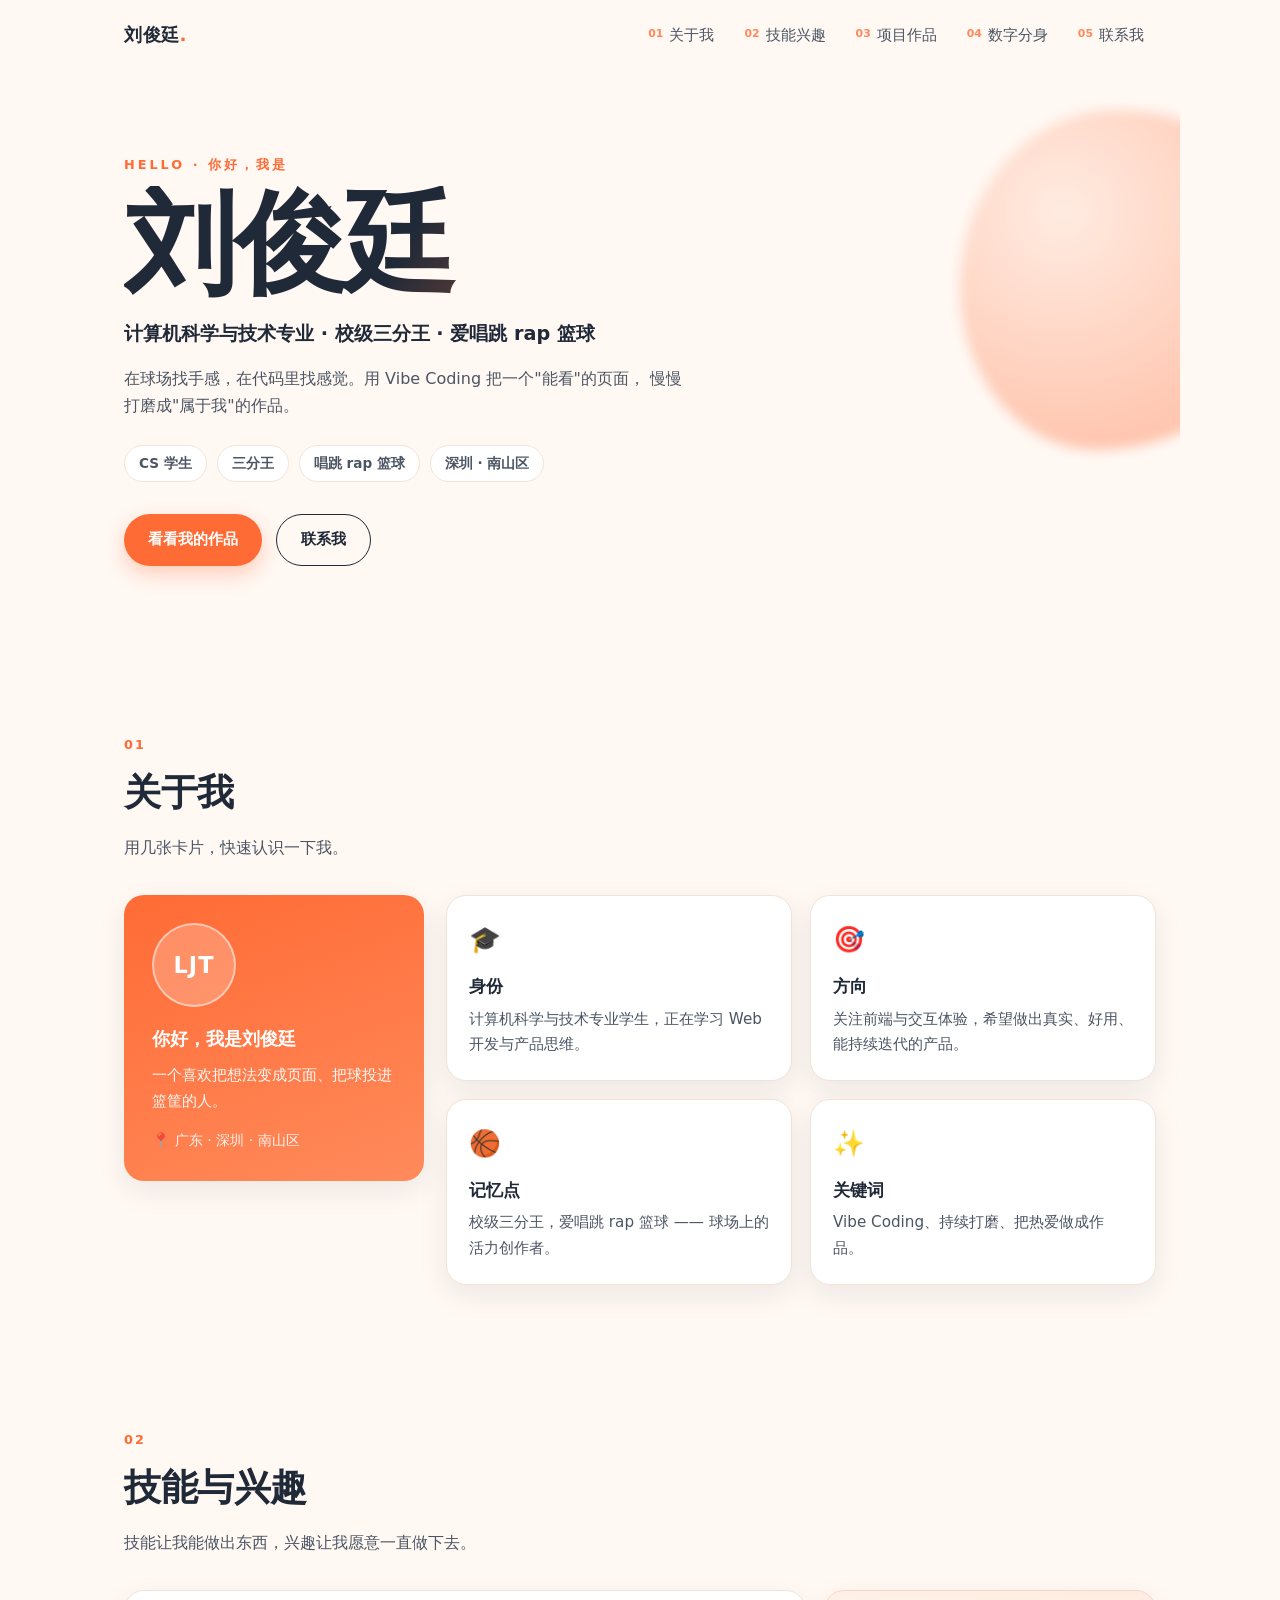
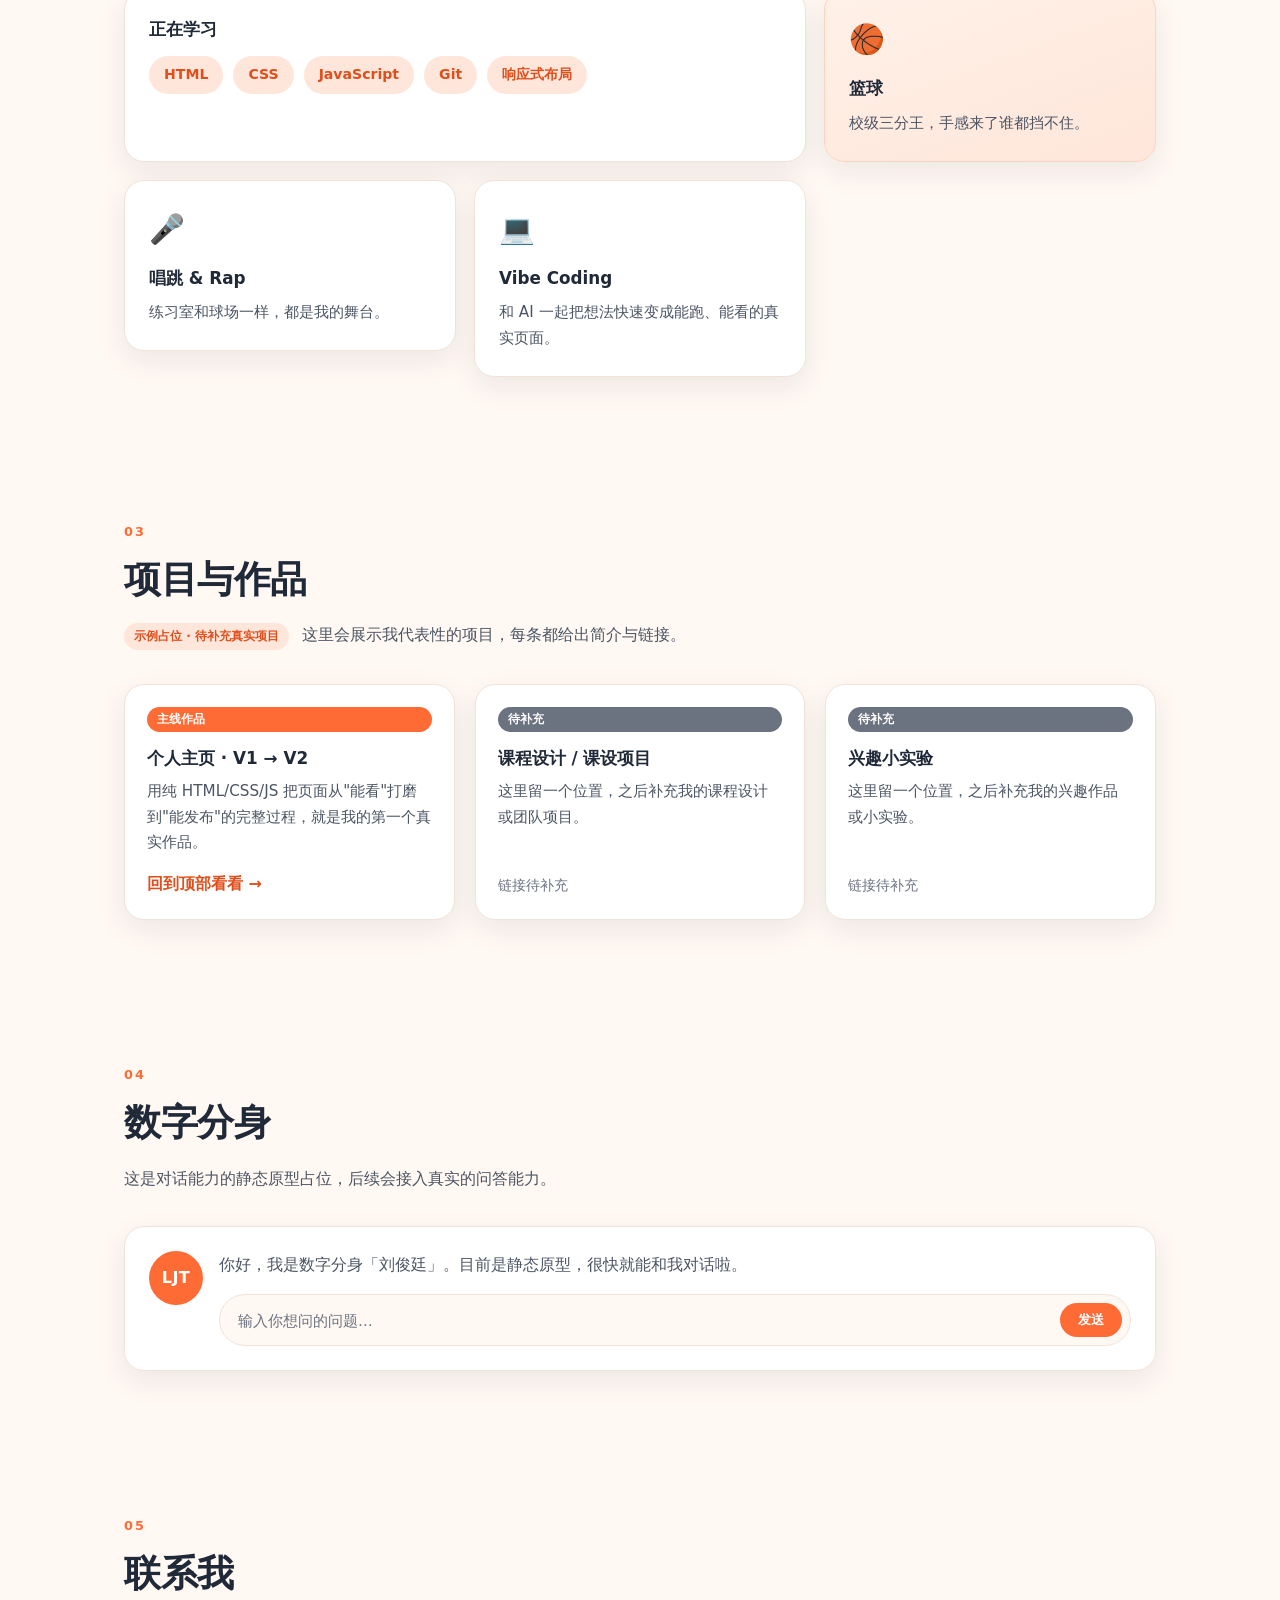
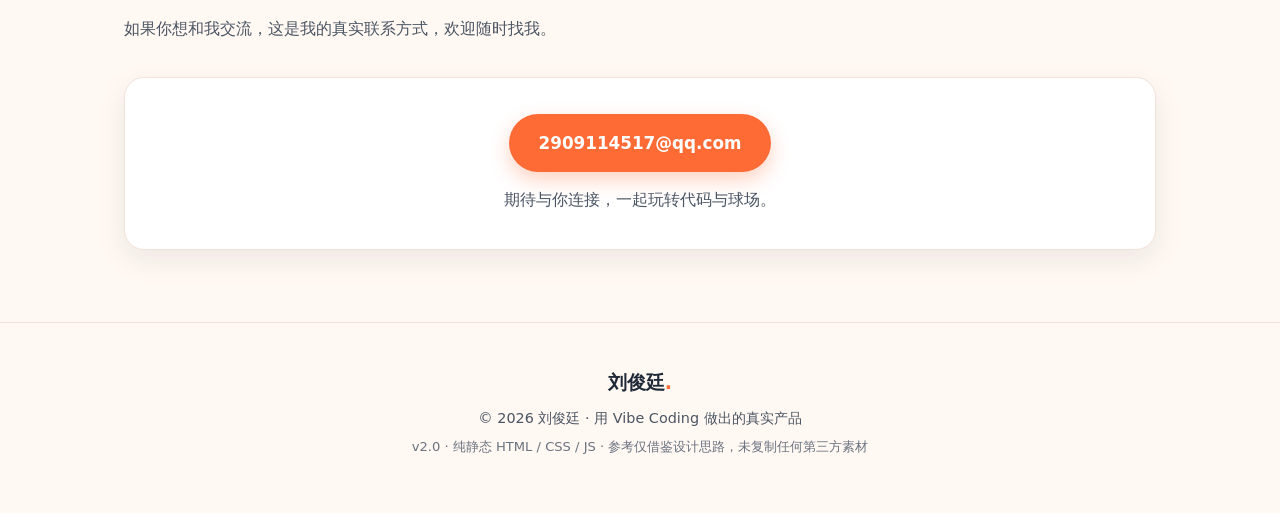
==== outputs/personal-homepage-v2/index.html @ 40628116 "feat: 个人主页 V2（活力个人风）与制作记录 - 新增 outputs/personal-homepage-v2/：分区导航、Bento 网格、卡片化、活力橙配色、滚动淡入、移动端汉堡菜单、re" ====
<!DOCTYPE html>
<html lang="zh-CN">
<head>
  <meta charset="UTF-8" />
  <meta name="viewport" content="width=device-width, initial-scale=1.0" />
  <meta name="description" content="刘俊廷的个人主页 —— 计算机科学与技术专业，校级三分王，爱唱跳rap篮球。" />
  <meta name="author" content="刘俊廷" />
  <title>刘俊廷 · 个人主页 v2</title>
  <!-- V2 说明：不引用任何外部字体/图标/CDN，全部使用系统字体与自绘元素，零版权风险 -->
  <link rel="stylesheet" href="css/style.css" />
</head>
<body id="top">
  <!-- ===== Header 顶部粘性导航（分区式） ===== -->
  <header class="site-header" id="siteHeader">
    <nav class="nav" aria-label="主导航">
      <a class="nav__brand" href="#top">刘俊廷<span class="nav__brand-dot">.</span></a>
      <button class="nav__toggle" id="navToggle" aria-controls="navMenu" aria-expanded="false" aria-label="展开菜单">
        <span></span><span></span><span></span>
      </button>
      <ul class="nav__menu" id="navMenu">
        <li><a href="#about"><b>01</b>关于我</a></li>
        <li><a href="#skills"><b>02</b>技能兴趣</a></li>
        <li><a href="#projects"><b>03</b>项目作品</a></li>
        <li><a href="#dialogue"><b>04</b>数字分身</a></li>
        <li><a href="#contact"><b>05</b>联系我</a></li>
      </ul>
    </nav>
  </header>

  <main>
    <!-- ===== Hero 首屏 ===== -->
    <section class="hero">
      <div class="hero__inner">
        <p class="hero__eyebrow reveal">HELLO · 你好，我是</p>
        <h1 class="hero__name reveal">刘俊廷</h1>
        <p class="hero__tagline reveal">计算机科学与技术专业 · 校级三分王 · 爱唱跳 rap 篮球</p>
        <p class="hero__intro reveal">
          在球场找手感，在代码里找感觉。用 Vibe Coding 把一个"能看"的页面，
          慢慢打磨成"属于我"的作品。
        </p>
        <div class="hero__badges reveal">
          <span class="badge">CS 学生</span>
          <span class="badge">三分王</span>
          <span class="badge">唱跳 rap 篮球</span>
          <span class="badge">深圳 · 南山区</span>
        </div>
        <div class="hero__actions reveal">
          <a class="btn btn--primary" href="#projects">看看我的作品</a>
          <a class="btn btn--ghost" href="#contact">联系我</a>
        </div>
      </div>
      <div class="hero__blob" aria-hidden="true"></div>
    </section>

    <!-- ===== 01 关于我 ===== -->
    <section id="about" class="section">
      <header class="section__header reveal">
        <p class="section__index">01</p>
        <h2 class="section__title">关于我</h2>
        <p class="section__lead">用几张卡片，快速认识一下我。</p>
      </header>

      <div class="about">
        <article class="profile reveal">
          <div class="profile__avatar" aria-label="字母头像占位">LJT</div>
          <p class="profile__hello">你好，我是刘俊廷</p>
          <p class="profile__note">一个喜欢把想法变成页面、把球投进篮筐的人。</p>
          <p class="profile__meta">📍 广东 · 深圳 · 南山区</p>
        </article>

        <div class="about__grid">
          <article class="card reveal">
            <div class="card__icon" aria-hidden="true">🎓</div>
            <h3 class="card__title">身份</h3>
            <p class="card__body">计算机科学与技术专业学生，正在学习 Web 开发与产品思维。</p>
          </article>
          <article class="card reveal">
            <div class="card__icon" aria-hidden="true">🎯</div>
            <h3 class="card__title">方向</h3>
            <p class="card__body">关注前端与交互体验，希望做出真实、好用、能持续迭代的产品。</p>
          </article>
          <article class="card reveal">
            <div class="card__icon" aria-hidden="true">🏀</div>
            <h3 class="card__title">记忆点</h3>
            <p class="card__body">校级三分王，爱唱跳 rap 篮球 —— 球场上的活力创作者。</p>
          </article>
          <article class="card reveal">
            <div class="card__icon" aria-hidden="true">✨</div>
            <h3 class="card__title">关键词</h3>
            <p class="card__body">Vibe Coding、持续打磨、把热爱做成作品。</p>
          </article>
        </div>
      </div>
    </section>

    <!-- ===== 02 技能与兴趣（Bento 便当网格） ===== -->
    <section id="skills" class="section">
      <header class="section__header reveal">
        <p class="section__index">02</p>
        <h2 class="section__title">技能与兴趣</h2>
        <p class="section__lead">技能让我能做出东西，兴趣让我愿意一直做下去。</p>
      </header>

      <div class="bento">
        <article class="bento__item bento__item--wide reveal">
          <h3 class="bento__title">正在学习</h3>
          <div class="chips">
            <span class="chip">HTML</span>
            <span class="chip">CSS</span>
            <span class="chip">JavaScript</span>
            <span class="chip">Git</span>
            <span class="chip">响应式布局</span>
          </div>
        </article>
        <article class="bento__item bento__item--accent reveal">
          <div class="bento__emoji" aria-hidden="true">🏀</div>
          <h3 class="bento__title">篮球</h3>
          <p class="bento__text">校级三分王，手感来了谁都挡不住。</p>
        </article>
        <article class="bento__item reveal">
          <div class="bento__emoji" aria-hidden="true">🎤</div>
          <h3 class="bento__title">唱跳 &amp; Rap</h3>
          <p class="bento__text">练习室和球场一样，都是我的舞台。</p>
        </article>
        <article class="bento__item bento__item--tall reveal">
          <div class="bento__emoji" aria-hidden="true">💻</div>
          <h3 class="bento__title">Vibe Coding</h3>
          <p class="bento__text">和 AI 一起把想法快速变成能跑、能看的真实页面。</p>
        </article>
      </div>
    </section>

    <!-- ===== 03 项目与作品 ===== -->
    <section id="projects" class="section">
      <header class="section__header reveal">
        <p class="section__index">03</p>
        <h2 class="section__title">项目与作品</h2>
        <p class="section__lead">
          <span class="tag-note">示例占位 · 待补充真实项目</span>
          这里会展示我代表性的项目，每条都给出简介与链接。
        </p>
      </header>

      <div class="cards">
        <article class="card card--project reveal">
          <span class="card__badge">主线作品</span>
          <h3 class="card__title">个人主页 · V1 → V2</h3>
          <p class="card__body">用纯 HTML/CSS/JS 把页面从"能看"打磨到"能发布"的完整过程，就是我的第一个真实作品。</p>
          <a class="link" href="#top">回到顶部看看 →</a>
        </article>
        <article class="card card--project reveal">
          <span class="card__badge card__badge--muted">待补充</span>
          <h3 class="card__title">课程设计 / 课设项目</h3>
          <p class="card__body">这里留一个位置，之后补充我的课程设计或团队项目。</p>
          <span class="card__muted">链接待补充</span>
        </article>
        <article class="card card--project reveal">
          <span class="card__badge card__badge--muted">待补充</span>
          <h3 class="card__title">兴趣小实验</h3>
          <p class="card__body">这里留一个位置，之后补充我的兴趣作品或小实验。</p>
          <span class="card__muted">链接待补充</span>
        </article>
      </div>
    </section>

    <!-- ===== 04 数字分身 · 对话入口原型 ===== -->
    <section id="dialogue" class="section">
      <header class="section__header reveal">
        <p class="section__index">04</p>
        <h2 class="section__title">数字分身</h2>
        <p class="section__lead">这是对话能力的静态原型占位，后续会接入真实的问答能力。</p>
      </header>

      <div class="dialogue reveal">
        <div class="dialogue__avatar">LJT</div>
        <div class="dialogue__body">
          <p class="dialogue__hint">你好，我是数字分身「刘俊廷」。目前是静态原型，很快就能和我对话啦。</p>
          <div class="dialogue__input">
            <span class="dialogue__placeholder">输入你想问的问题…</span>
            <button class="dialogue__send" id="dialogueSend" type="button">发送</button>
          </div>
        </div>
      </div>
    </section>

    <!-- ===== 05 联系我 ===== -->
    <section id="contact" class="section">
      <header class="section__header reveal">
        <p class="section__index">05</p>
        <h2 class="section__title">联系我</h2>
        <p class="section__lead">如果你想和我交流，这是我的真实联系方式，欢迎随时找我。</p>
      </header>

      <div class="contact reveal">
        <a class="btn btn--primary btn--lg" href="mailto:2909114517@qq.com?subject=你好，刘俊廷">
          2909114517@qq.com
        </a>
        <p class="contact__note">期待与你连接，一起玩转代码与球场。</p>
      </div>
    </section>
  </main>

  <!-- ===== Footer 页脚 ===== -->
  <footer class="site-footer">
    <p class="site-footer__brand">刘俊廷<span>.</span></p>
    <p>© 2026 刘俊廷 · 用 Vibe Coding 做出的真实产品</p>
    <p class="site-footer__meta">
      v2.0 · 纯静态 HTML / CSS / JS · 参考仅借鉴设计思路，未复制任何第三方素材
    </p>
  </footer>

  <script src="js/main.js"></script>
</body>
</html>
---- outputs/personal-homepage-v2/css/style.css ----
/* =========================================================
   刘俊廷 · 个人主页 V2 —— 样式表
   风格：活力个人风（Maggie Appleton 式卡片化 + 活力橙）
   约束：纯 CSS，无外部字体/图标，使用系统字体栈（零版权风险）
   ========================================================= */

/* ---------- 设计变量 ---------- */
:root {
  --orange: #FF6B35;
  --orange-dark: #E24E1B;
  --orange-soft: #FFE6DA;
  --ink: #1F2937;
  --ink-soft: #4B5563;
  --muted: #6B7280;
  --cream: #FFF8F3;
  --white: #FFFFFF;
  --line: #F1E3D9;

  --radius: 20px;
  --radius-sm: 12px;
  --radius-pill: 999px;

  --shadow: 0 10px 30px rgba(31, 41, 55, .08);
  --shadow-hover: 0 18px 40px rgba(255, 107, 53, .18);

  --maxw: 1080px;
  --font: system-ui, -apple-system, "Segoe UI", "PingFang SC",
          "Microsoft YaHei", "Hiragino Sans GB", sans-serif;
}

/* ---------- 基础重置 ---------- */
* { box-sizing: border-box; margin: 0; padding: 0; }

html { scroll-behavior: smooth; }

body {
  font-family: var(--font);
  color: var(--ink);
  background: var(--cream);
  line-height: 1.7;
  -webkit-font-smoothing: antialiased;
  overflow-x: hidden;
}

img { max-width: 100%; display: block; }
a { color: inherit; text-decoration: none; }
ul { list-style: none; }

/* 容器 */
.section {
  max-width: var(--maxw);
  margin: 0 auto;
  padding: 72px 24px;
}

/* ---------- 顶部粘性导航 ---------- */
.site-header {
  position: sticky;
  top: 0;
  z-index: 50;
  background: rgba(255, 248, 243, .82);
  backdrop-filter: blur(12px);
  -webkit-backdrop-filter: blur(12px);
  border-bottom: 1px solid transparent;
  transition: box-shadow .3s ease, border-color .3s ease;
}
.site-header.is-scrolled {
  box-shadow: 0 6px 24px rgba(31, 41, 55, .06);
  border-bottom-color: var(--line);
}

.nav {
  max-width: var(--maxw);
  margin: 0 auto;
  padding: 14px 24px;
  display: flex;
  align-items: center;
  gap: 16px;
}

.nav__brand {
  font-weight: 800;
  font-size: 1.15rem;
  letter-spacing: .5px;
}
.nav__brand-dot { color: var(--orange); }

.nav__menu {
  margin-left: auto;
  display: flex;
  gap: 6px;
}
.nav__menu a {
  display: inline-flex;
  align-items: center;
  gap: 6px;
  padding: 8px 12px;
  border-radius: var(--radius-pill);
  font-size: .92rem;
  color: var(--ink-soft);
  transition: background .2s ease, color .2s ease;
}
.nav__menu a b {
  font-size: .68rem;
  font-weight: 700;
  color: var(--orange);
  opacity: .8;
}
.nav__menu a:hover {
  background: var(--orange-soft);
  color: var(--orange-dark);
}

/* 汉堡按钮（移动端） */
.nav__toggle {
  display: none;
  margin-left: auto;
  width: 42px;
  height: 42px;
  border: 1px solid var(--line);
  border-radius: var(--radius-sm);
  background: var(--white);
  cursor: pointer;
  flex-direction: column;
  justify-content: center;
  align-items: center;
  gap: 6px;
}
.nav__toggle span {
  display: block;
  width: 20px;
  height: 2px;
  background: var(--ink);
  border-radius: 2px;
  transition: transform .25s ease, opacity .25s ease;
}
.nav__toggle[aria-expanded="true"] span:nth-child(1) { transform: translateY(8px) rotate(45deg); }
.nav__toggle[aria-expanded="true"] span:nth-child(2) { opacity: 0; }
.nav__toggle[aria-expanded="true"] span:nth-child(3) { transform: translateY(-8px) rotate(-45deg); }

/* ---------- Hero ---------- */
.hero {
  position: relative;
  max-width: var(--maxw);
  margin: 0 auto;
  padding: 84px 24px 96px;
  overflow: hidden;
}
.hero__inner { position: relative; z-index: 2; max-width: 720px; }

.hero__eyebrow {
  font-size: .8rem;
  letter-spacing: 3px;
  font-weight: 700;
  color: var(--orange);
  text-transform: uppercase;
  margin-bottom: 10px;
}
.hero__name {
  font-size: clamp(3.2rem, 12vw, 7rem);
  line-height: 1.02;
  font-weight: 800;
  letter-spacing: -2px;
  background: linear-gradient(120deg, var(--ink) 40%, var(--orange) 90%);
  -webkit-background-clip: text;
  background-clip: text;
  -webkit-text-fill-color: transparent;
}
.hero__tagline {
  margin-top: 18px;
  font-size: clamp(1rem, 2.4vw, 1.2rem);
  font-weight: 600;
  color: var(--ink);
}
.hero__intro {
  margin-top: 14px;
  max-width: 560px;
  color: var(--ink-soft);
}
.hero__badges {
  margin-top: 26px;
  display: flex;
  flex-wrap: wrap;
  gap: 10px;
}
.hero__actions {
  margin-top: 32px;
  display: flex;
  flex-wrap: wrap;
  gap: 14px;
}

/* 装饰色块 */
.hero__blob {
  position: absolute;
  z-index: 1;
  right: -120px;
  top: 40px;
  width: 340px;
  height: 340px;
  border-radius: 46% 54% 60% 40% / 52% 44% 56% 48%;
  background: radial-gradient(circle at 30% 30%, #FFD5C0, var(--orange) 70%);
  opacity: .35;
  filter: blur(6px);
  animation: float 12s ease-in-out infinite;
}
@keyframes float {
  0%, 100% { transform: translateY(0) rotate(0deg); }
  50%      { transform: translateY(-18px) rotate(8deg); }
}

/* ---------- 区块标题 ---------- */
.section__header { margin-bottom: 34px; max-width: 640px; }
.section__index {
  font-size: .8rem;
  font-weight: 800;
  letter-spacing: 2px;
  color: var(--orange);
  margin-bottom: 6px;
}
.section__title {
  font-size: clamp(1.7rem, 4vw, 2.3rem);
  font-weight: 800;
  letter-spacing: -.5px;
}
.section__lead { margin-top: 10px; color: var(--ink-soft); }

/* ---------- 通用卡片 ---------- */
.card {
  background: var(--white);
  border: 1px solid var(--line);
  border-radius: var(--radius);
  padding: 22px;
  box-shadow: var(--shadow);
  transition: transform .25s ease, box-shadow .25s ease, border-color .25s ease;
}
.card:hover {
  transform: translateY(-4px);
  box-shadow: var(--shadow-hover);
  border-color: var(--orange-soft);
}
.card__icon {
  font-size: 1.6rem;
  margin-bottom: 10px;
}
.card__title {
  font-size: 1.05rem;
  font-weight: 700;
  margin-bottom: 6px;
}
.card__body { color: var(--ink-soft); font-size: .95rem; }
.card__badge {
  display: inline-block;
  font-size: .72rem;
  font-weight: 700;
  color: var(--white);
  background: var(--orange);
  padding: 3px 10px;
  border-radius: var(--radius-pill);
  margin-bottom: 12px;
}
.card__badge--muted { background: var(--muted); }
.card__muted { display: inline-block; margin-top: 10px; color: var(--muted); font-size: .85rem; }

/* ---------- 01 关于我 ---------- */
.about {
  display: grid;
  grid-template-columns: 300px 1fr;
  gap: 22px;
  align-items: start;
}
.profile {
  background: linear-gradient(160deg, var(--orange) 0%, #FF8A5B 100%);
  color: var(--white);
  border-radius: var(--radius);
  padding: 28px;
  box-shadow: var(--shadow);
  position: sticky;
  top: 92px;
}
.profile__avatar {
  width: 84px;
  height: 84px;
  border-radius: 50%;
  background: rgba(255, 255, 255, .22);
  border: 2px solid rgba(255, 255, 255, .5);
  display: grid;
  place-items: center;
  font-weight: 800;
  font-size: 1.4rem;
  letter-spacing: 1px;
  margin-bottom: 16px;
}
.profile__hello { font-weight: 700; font-size: 1.15rem; }
.profile__note { margin-top: 8px; opacity: .95; font-size: .95rem; }
.profile__meta { margin-top: 14px; font-size: .9rem; opacity: .9; }

.about__grid {
  display: grid;
  grid-template-columns: repeat(2, 1fr);
  gap: 18px;
}

/* ---------- 02 Bento ---------- */
.bento {
  display: grid;
  grid-template-columns: repeat(3, 1fr);
  gap: 18px;
}
.bento__item {
  background: var(--white);
  border: 1px solid var(--line);
  border-radius: var(--radius);
  padding: 24px;
  box-shadow: var(--shadow);
  transition: transform .25s ease, box-shadow .25s ease, border-color .25s ease;
}
.bento__item:hover {
  transform: translateY(-4px);
  box-shadow: var(--shadow-hover);
  border-color: var(--orange-soft);
}
.bento__item--wide { grid-column: span 2; }
.bento__item--tall { grid-row: span 2; }
.bento__emoji { font-size: 1.8rem; margin-bottom: 10px; }
.bento__title { font-size: 1.05rem; font-weight: 700; margin-bottom: 8px; }
.bento__text { color: var(--ink-soft); font-size: .95rem; }

.bento__item--accent {
  background: linear-gradient(160deg, #FFF1E8 0%, var(--orange-soft) 100%);
  border-color: #FFD3BE;
}

/* ---------- 03 项目卡片 ---------- */
.cards {
  display: grid;
  grid-template-columns: repeat(auto-fit, minmax(260px, 1fr));
  gap: 20px;
}
.card--project { display: flex; flex-direction: column; }
.card--project .card__body { flex: 1; }
.link {
  display: inline-block;
  margin-top: 14px;
  font-weight: 700;
  color: var(--orange-dark);
}
.link:hover { color: var(--orange); }

/* ---------- 04 数字分身 ---------- */
.dialogue {
  display: flex;
  gap: 16px;
  background: var(--white);
  border: 1px solid var(--line);
  border-radius: var(--radius);
  padding: 24px;
  box-shadow: var(--shadow);
}
.dialogue__avatar {
  flex: none;
  width: 54px;
  height: 54px;
  border-radius: 50%;
  background: var(--orange);
  color: var(--white);
  display: grid;
  place-items: center;
  font-weight: 800;
  letter-spacing: .5px;
}
.dialogue__body { flex: 1; min-width: 0; }
.dialogue__hint { color: var(--ink-soft); }
.dialogue__input {
  margin-top: 16px;
  display: flex;
  align-items: center;
  gap: 10px;
  background: var(--cream);
  border: 1px solid var(--line);
  border-radius: var(--radius-pill);
  padding: 8px 8px 8px 18px;
}
.dialogue__placeholder { flex: 1; color: var(--muted); font-size: .92rem; }
.dialogue__send {
  border: none;
  background: var(--orange);
  color: var(--white);
  font-weight: 700;
  font-family: inherit;
  padding: 8px 18px;
  border-radius: var(--radius-pill);
  cursor: pointer;
  transition: background .2s ease;
}
.dialogue__send:hover { background: var(--orange-dark); }

/* ---------- 05 联系我 ---------- */
.contact {
  background: var(--white);
  border: 1px solid var(--line);
  border-radius: var(--radius);
  padding: 36px 24px;
  text-align: center;
  box-shadow: var(--shadow);
}
.contact__note { margin-top: 14px; color: var(--ink-soft); }

/* ---------- 按钮 ---------- */
.btn {
  display: inline-flex;
  align-items: center;
  justify-content: center;
  gap: 8px;
  padding: 12px 24px;
  border-radius: var(--radius-pill);
  font-weight: 700;
  font-size: .95rem;
  cursor: pointer;
  transition: transform .2s ease, box-shadow .2s ease, background .2s ease, color .2s ease;
}
.btn--primary {
  background: var(--orange);
  color: var(--white);
  box-shadow: 0 8px 20px rgba(255, 107, 53, .3);
}
.btn--primary:hover {
  background: var(--orange-dark);
  transform: translateY(-2px);
  box-shadow: 0 12px 26px rgba(255, 107, 53, .4);
}
.btn--ghost {
  background: transparent;
  color: var(--ink);
  border: 1.5px solid var(--ink);
}
.btn--ghost:hover { background: var(--ink); color: var(--white); transform: translateY(-2px); }
.btn--lg { padding: 15px 30px; font-size: 1.05rem; }

/* ---------- 徽章与标签 ---------- */
.badge {
  display: inline-block;
  padding: 6px 14px;
  border-radius: var(--radius-pill);
  background: var(--white);
  border: 1px solid var(--line);
  font-size: .85rem;
  font-weight: 600;
  color: var(--ink-soft);
}
.chips { display: flex; flex-wrap: wrap; gap: 10px; margin-top: 12px; }
.chip {
  display: inline-block;
  padding: 7px 15px;
  border-radius: var(--radius-pill);
  background: var(--orange-soft);
  color: var(--orange-dark);
  font-size: .88rem;
  font-weight: 600;
  transition: transform .2s ease;
}
.chip:hover { transform: translateY(-2px); }
.tag-note {
  display: inline-block;
  font-size: .75rem;
  font-weight: 700;
  color: var(--orange-dark);
  background: var(--orange-soft);
  padding: 3px 10px;
  border-radius: var(--radius-pill);
  margin-right: 8px;
}

/* ---------- Footer ---------- */
.site-footer {
  text-align: center;
  padding: 44px 24px 54px;
  border-top: 1px solid var(--line);
  color: var(--ink-soft);
  font-size: .9rem;
}
.site-footer__brand { font-weight: 800; font-size: 1.2rem; color: var(--ink); margin-bottom: 6px; }
.site-footer__brand span { color: var(--orange); }
.site-footer__meta { margin-top: 6px; color: var(--muted); font-size: .82rem; }

/* ---------- 滚动淡入 ---------- */
.reveal {
  opacity: 0;
  transform: translateY(20px);
  transition: opacity .6s ease, transform .6s ease;
}
.reveal.is-visible { opacity: 1; transform: none; }

/* ---------- 响应式 ---------- */
@media (max-width: 900px) {
  .about { grid-template-columns: 1fr; }
  .profile { position: static; }
  .bento { grid-template-columns: repeat(2, 1fr); }
  .bento__item--tall { grid-row: auto; }
}

@media (max-width: 680px) {
  .section { padding: 56px 20px; }
  .hero { padding: 56px 20px 72px; }
  .hero__blob { width: 220px; height: 220px; right: -80px; top: 20px; }

  /* 移动端汉堡菜单 */
  .nav__toggle { display: flex; }
  .nav__menu {
    position: absolute;
    top: 100%;
    left: 0;
    right: 0;
    margin: 0;
    flex-direction: column;
    gap: 0;
    background: var(--white);
    border-bottom: 1px solid var(--line);
    box-shadow: var(--shadow);
    padding: 8px 16px 16px;
    display: none;
  }
  .nav__menu.is-open { display: flex; }
  .nav__menu a { padding: 12px 8px; border-radius: var(--radius-sm); }

  .about__grid { grid-template-columns: 1fr; }
  .bento { grid-template-columns: 1fr; }
  .bento__item--wide { grid-column: auto; }
  .hero__actions .btn { flex: 1; }
}

/* ---------- 无障碍：尊重减少动效 ---------- */
@media (prefers-reduced-motion: reduce) {
  html { scroll-behavior: auto; }
  .reveal { opacity: 1; transform: none; transition: none; }
  .hero__blob { animation: none; }
  * { transition: none !important; }
}
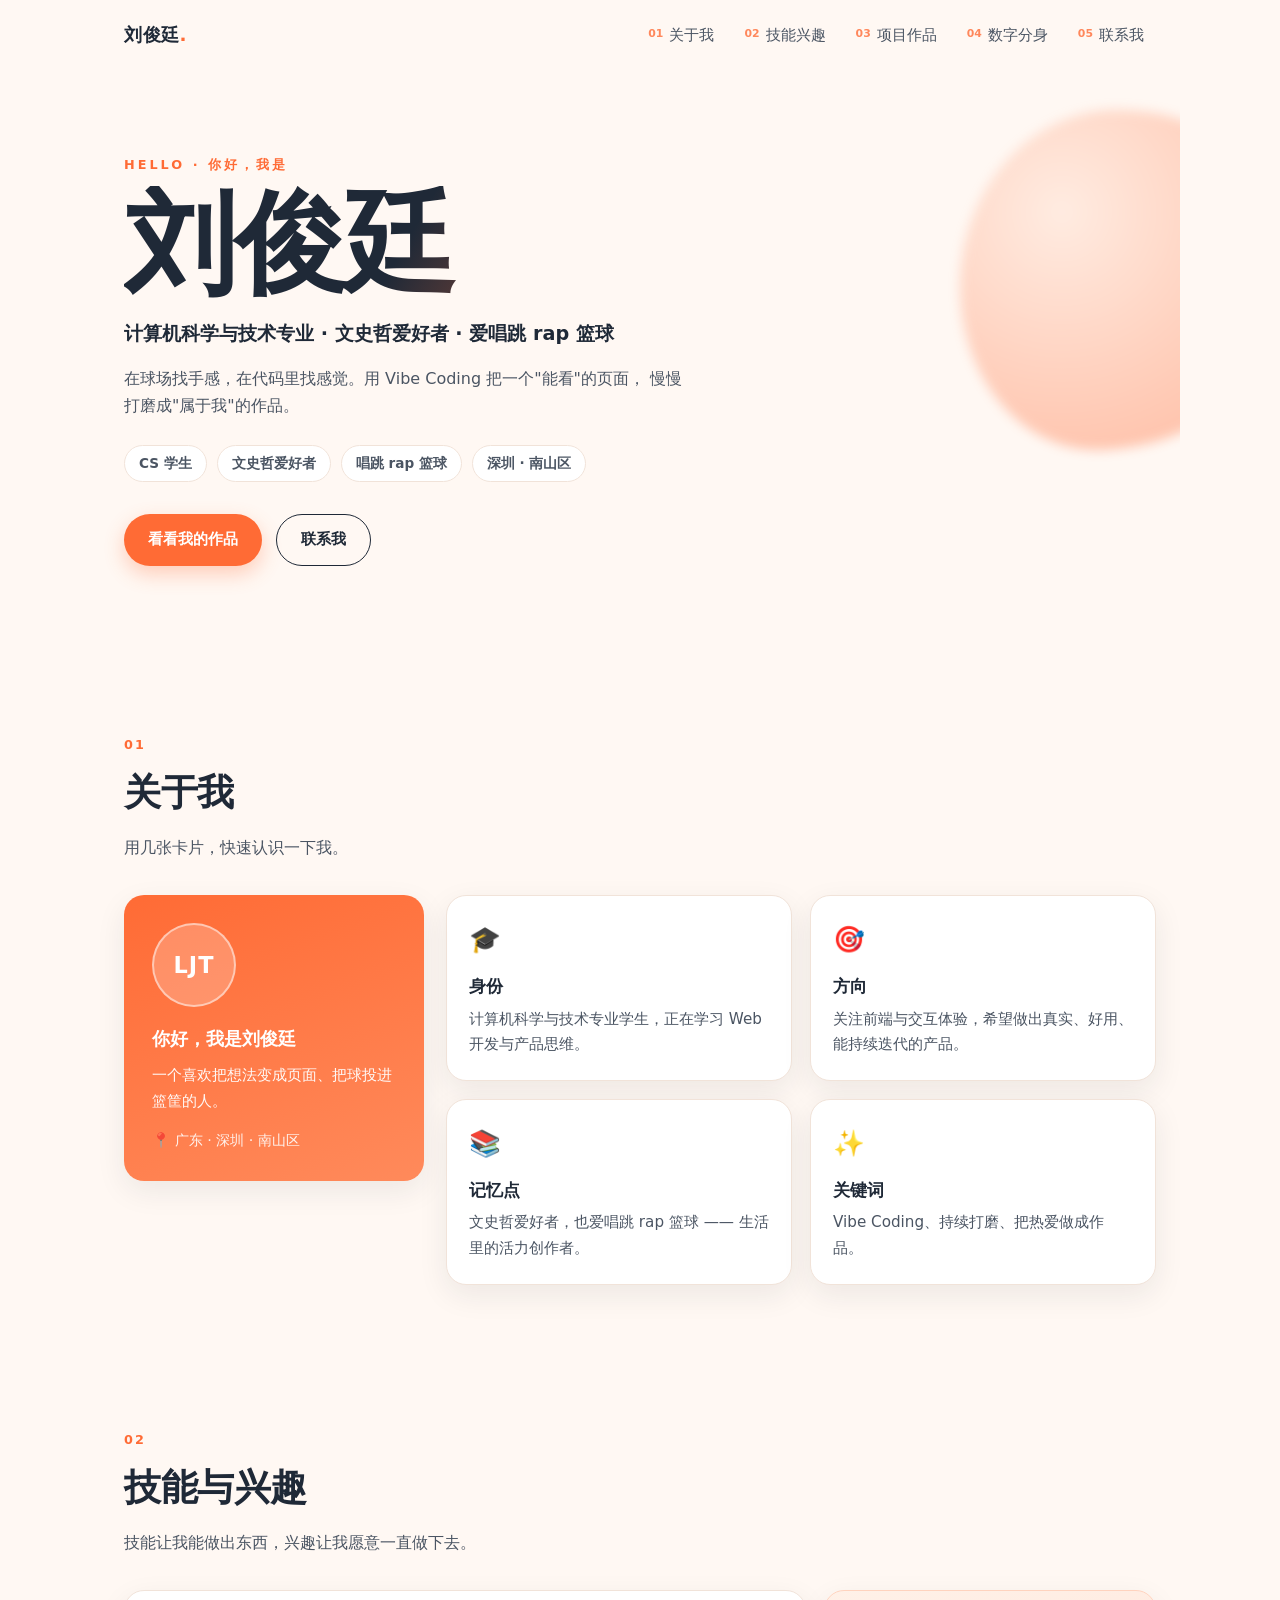
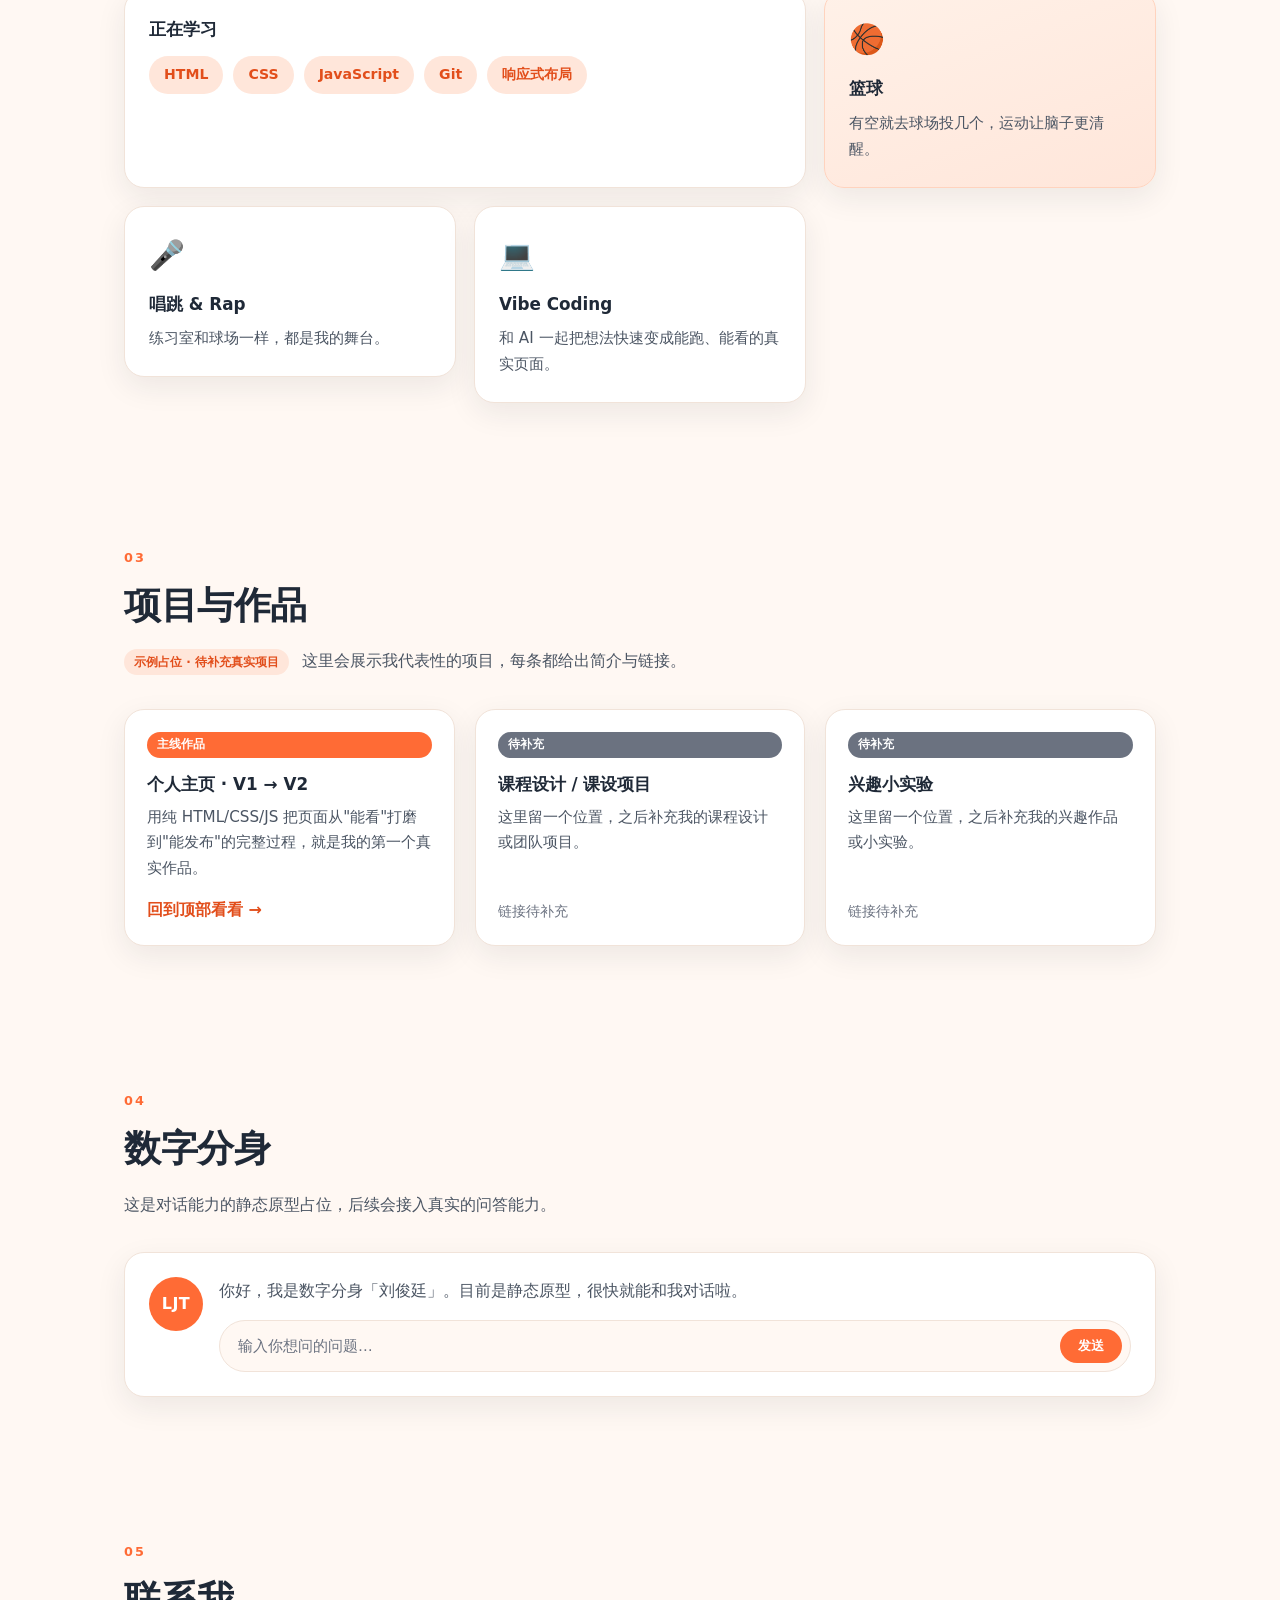
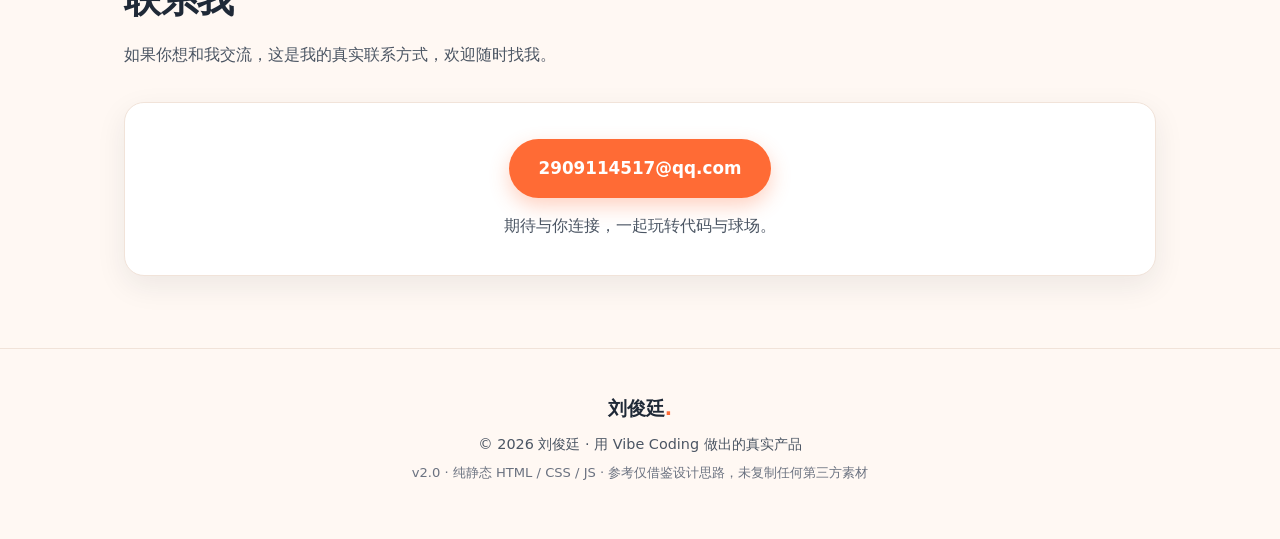
==== commit 976267c7: "content: 将个人标签'三分王'调整为'文史哲爱好者' - V2 页面：meta 描述、Hero 定位与徽章、关于我记忆点卡片、篮球卡片文案  - 同步更新 V2 参考风格分析与制作记录文档" ====
--- a/outputs/personal-homepage-v2/index.html
+++ b/outputs/personal-homepage-v2/index.html
@@ -3,7 +3,7 @@
 <head>
   <meta charset="UTF-8" />
   <meta name="viewport" content="width=device-width, initial-scale=1.0" />
-  <meta name="description" content="刘俊廷的个人主页 —— 计算机科学与技术专业，校级三分王，爱唱跳rap篮球。" />
+  <meta name="description" content="刘俊廷的个人主页 —— 计算机科学与技术专业，文史哲爱好者，爱唱跳rap篮球。" />
   <meta name="author" content="刘俊廷" />
   <title>刘俊廷 · 个人主页 v2</title>
   <!-- V2 说明：不引用任何外部字体/图标/CDN，全部使用系统字体与自绘元素，零版权风险 -->
@@ -33,14 +33,14 @@
       <div class="hero__inner">
         <p class="hero__eyebrow reveal">HELLO · 你好，我是</p>
         <h1 class="hero__name reveal">刘俊廷</h1>
-        <p class="hero__tagline reveal">计算机科学与技术专业 · 校级三分王 · 爱唱跳 rap 篮球</p>
+        <p class="hero__tagline reveal">计算机科学与技术专业 · 文史哲爱好者 · 爱唱跳 rap 篮球</p>
         <p class="hero__intro reveal">
           在球场找手感，在代码里找感觉。用 Vibe Coding 把一个"能看"的页面，
           慢慢打磨成"属于我"的作品。
         </p>
         <div class="hero__badges reveal">
           <span class="badge">CS 学生</span>
-          <span class="badge">三分王</span>
+          <span class="badge">文史哲爱好者</span>
           <span class="badge">唱跳 rap 篮球</span>
           <span class="badge">深圳 · 南山区</span>
         </div>
@@ -80,9 +80,9 @@
             <p class="card__body">关注前端与交互体验，希望做出真实、好用、能持续迭代的产品。</p>
           </article>
           <article class="card reveal">
-            <div class="card__icon" aria-hidden="true">🏀</div>
+            <div class="card__icon" aria-hidden="true">📚</div>
             <h3 class="card__title">记忆点</h3>
-            <p class="card__body">校级三分王，爱唱跳 rap 篮球 —— 球场上的活力创作者。</p>
+            <p class="card__body">文史哲爱好者，也爱唱跳 rap 篮球 —— 生活里的活力创作者。</p>
           </article>
           <article class="card reveal">
             <div class="card__icon" aria-hidden="true">✨</div>
@@ -115,7 +115,7 @@
         <article class="bento__item bento__item--accent reveal">
           <div class="bento__emoji" aria-hidden="true">🏀</div>
           <h3 class="bento__title">篮球</h3>
-          <p class="bento__text">校级三分王，手感来了谁都挡不住。</p>
+          <p class="bento__text">有空就去球场投几个，运动让脑子更清醒。</p>
         </article>
         <article class="bento__item reveal">
           <div class="bento__emoji" aria-hidden="true">🎤</div>
